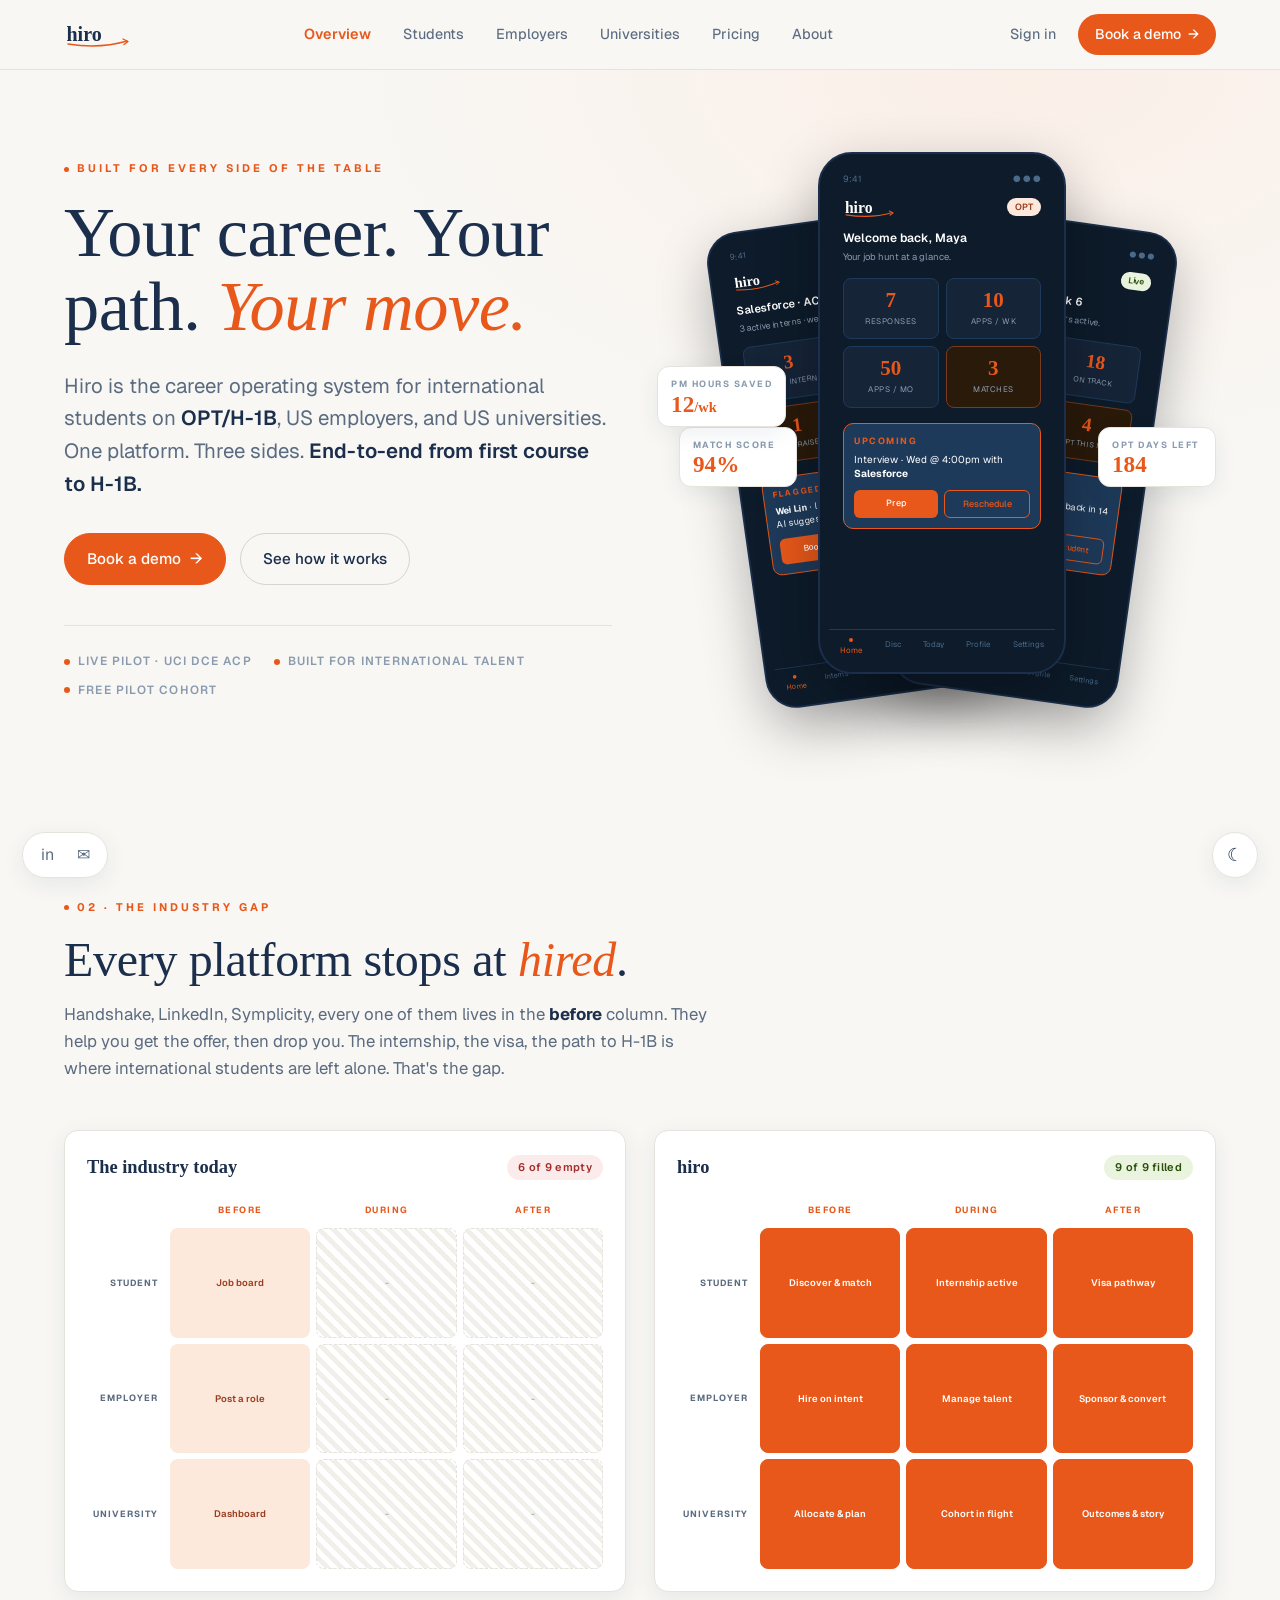
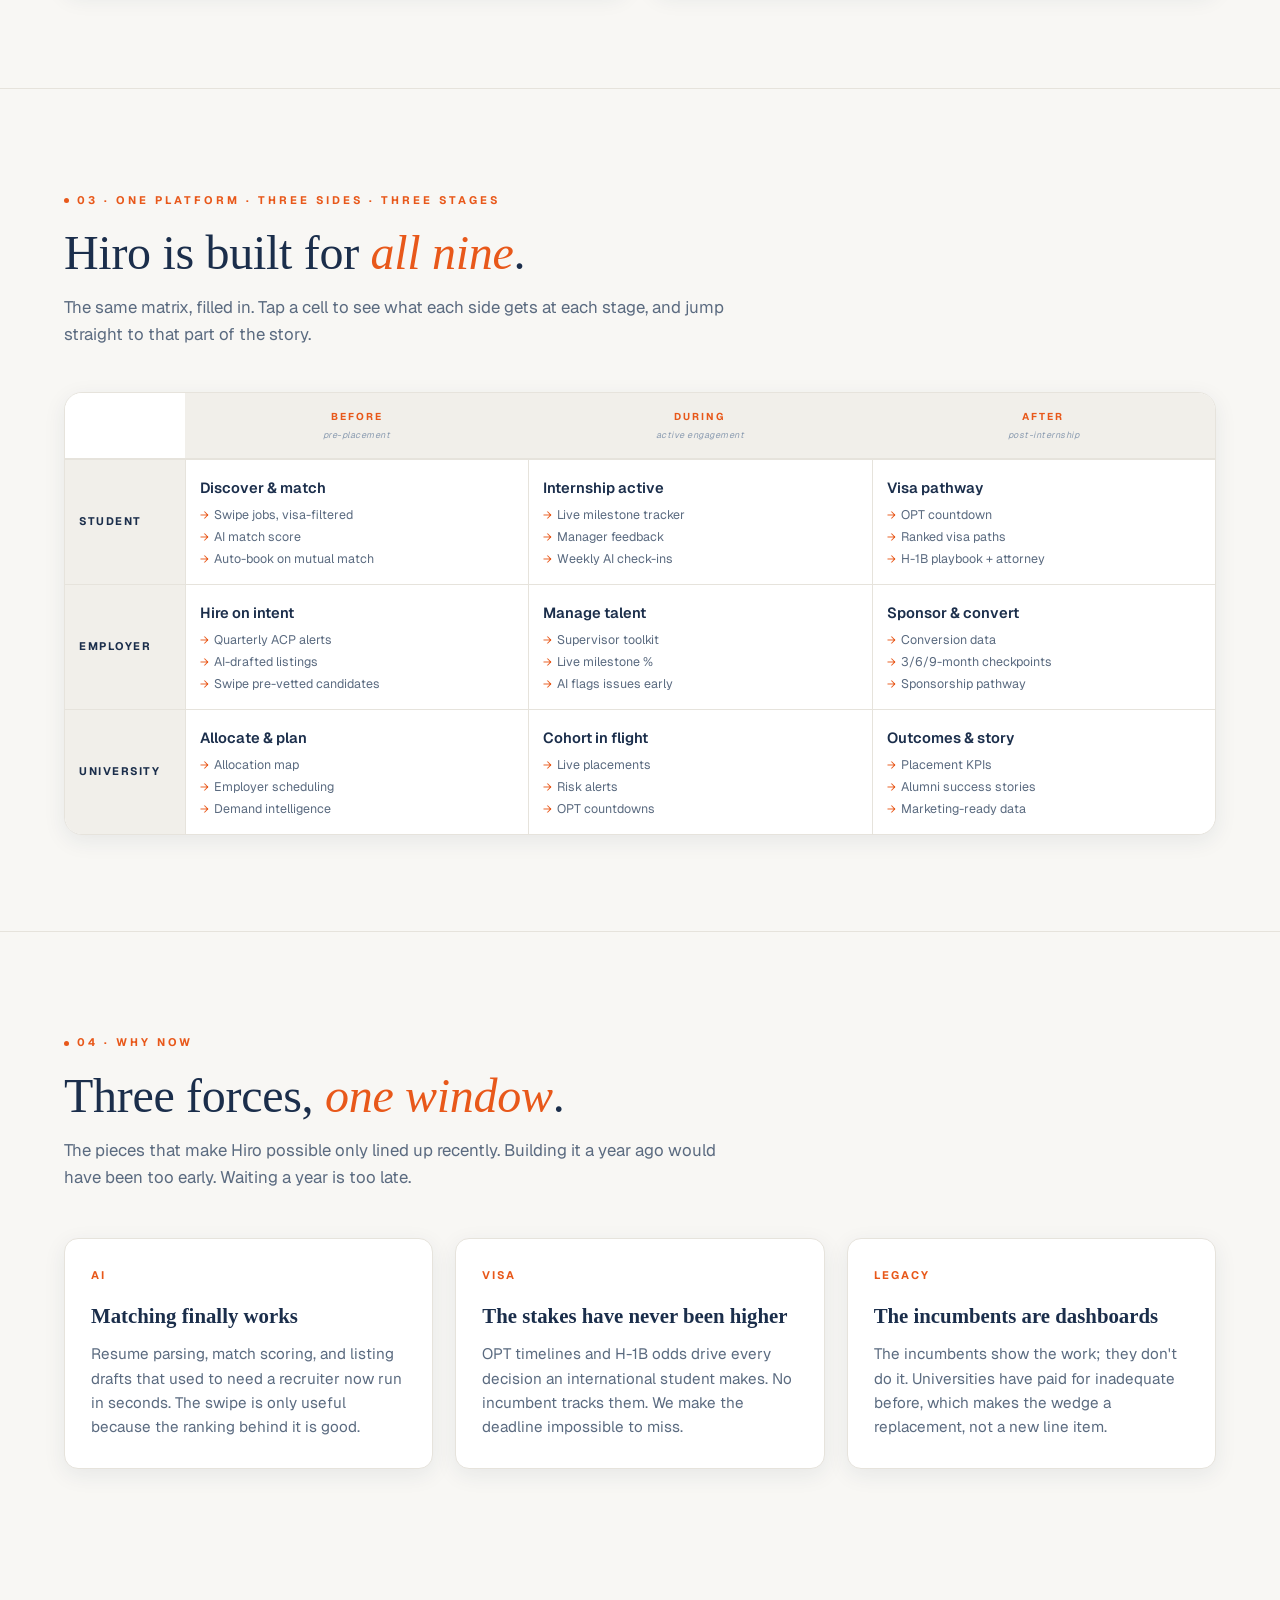
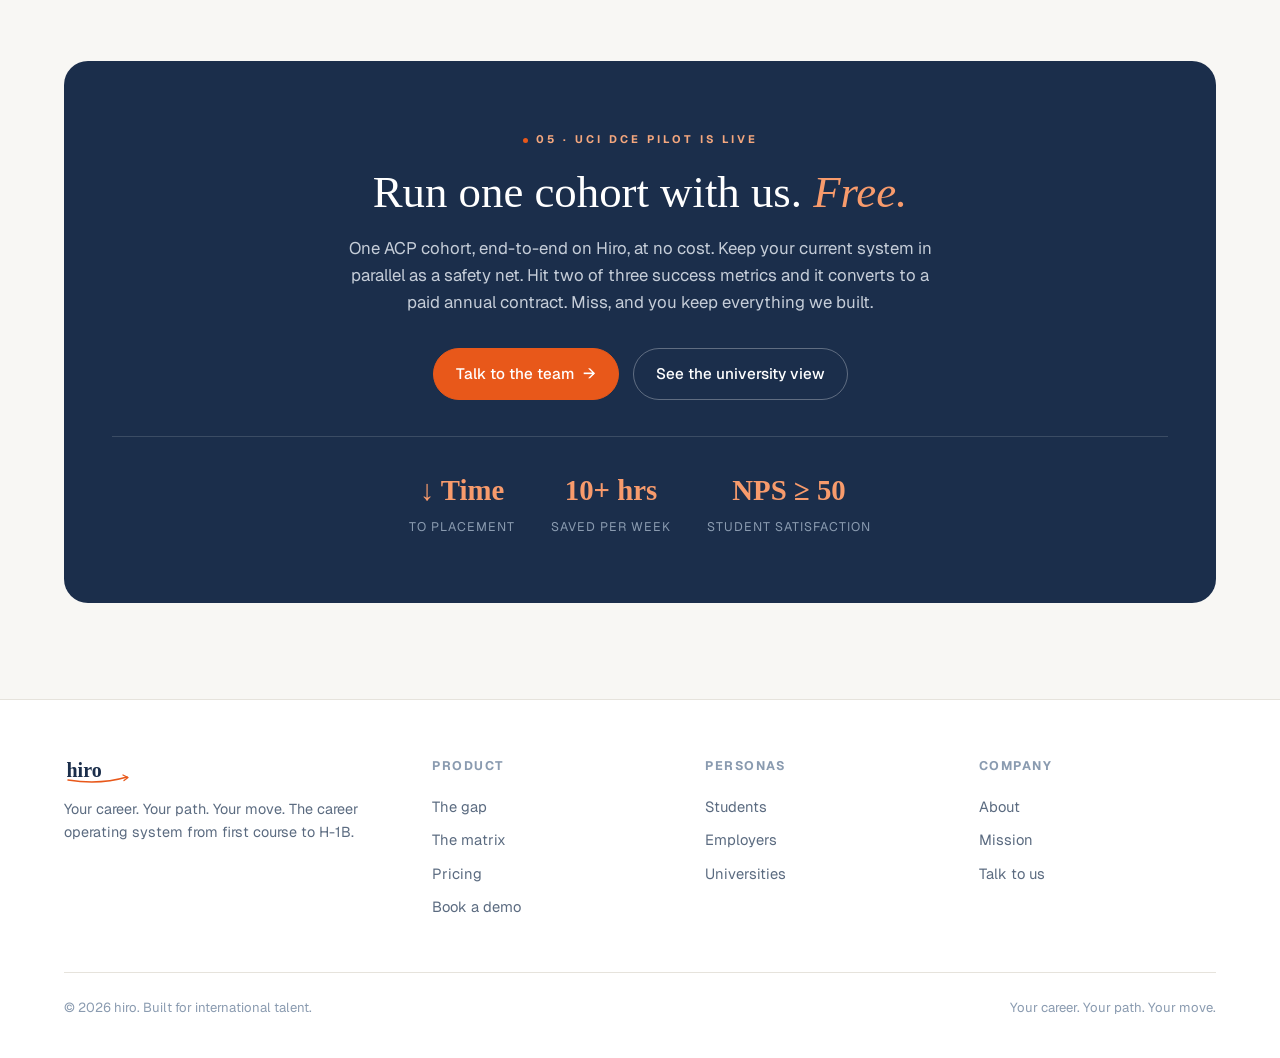
==== index.html @ 137e9d6f "Add files via upload" ====
<!DOCTYPE html>
<html lang="en" data-theme="light">
<head>
<meta charset="UTF-8">
<meta name="viewport" content="width=device-width, initial-scale=1">
<title>hiro - your career, your path, your move</title>
<meta name="description" content="Hiro is the career operating system for international students on OPT/H-1B, US employers, and US universities. One platform. Three sides. End-to-end from first course to H-1B.">
<link rel="icon" href="assets/logo/hiro_app_icon.png">
<link rel="preconnect" href="https://fonts.googleapis.com">
<link rel="preconnect" href="https://fonts.gstatic.com" crossorigin>
<link href="https://fonts.googleapis.com/css2?family=Geist:wght@400;500;600;700&display=swap" rel="stylesheet">
<link rel="stylesheet" href="assets/style.css">
<script>
/* apply saved theme before paint */
(function(){try{var t=localStorage.getItem('hiro-theme');if(t)document.documentElement.setAttribute('data-theme',t);}catch(e){}})();
</script>
</head>
<body>

<!-- ============================ NAV ============================ -->
<header class="nav">
  <div class="nav__inner">
    <a class="brand" href="index.html" aria-label="hiro home">
      <svg width="74" height="28" viewBox="0 0 144 56" role="img" aria-hidden="true">
        <text x="3" y="42" font-family="Georgia,serif" font-size="40" font-weight="700" fill="currentColor">hiro</text>
        <path d="M6 48 Q70 58 124 42" stroke="#E8581A" stroke-width="3" fill="none" stroke-linecap="round"/>
        <path d="M116 38 L126 43 L118 49" stroke="#E8581A" stroke-width="2.6" fill="none" stroke-linecap="round" stroke-linejoin="round"/>
      </svg>
    </a>
    <nav class="nav__links" aria-label="Primary">
      <a href="index.html" class="is-active">Overview</a>
      <a href="students.html">Students</a>
      <a href="employers.html">Employers</a>
      <a href="universities.html">Universities</a>
      <a href="pricing.html">Pricing</a>
      <a href="about.html">About</a>
    </nav>
    <div class="nav__cta">
      <a href="#" class="nav__signin">Sign in</a>
      <a href="#demo" class="nav__demo">Book a demo <span aria-hidden="true">→</span></a>
      <button class="nav__burger" aria-label="Open menu" aria-expanded="false">☰</button>
    </div>
  </div>
  <nav class="nav__mobile" aria-label="Mobile">
    <a href="index.html" class="is-active">Overview</a>
    <a href="students.html">Students</a>
    <a href="employers.html">Employers</a>
    <a href="universities.html">Universities</a>
    <a href="pricing.html">Pricing</a>
    <a href="about.html">About</a>
    <a href="#demo">Book a demo →</a>
  </nav>
</header>

<!-- ============================ HERO ============================ -->
<section class="hero">
  <div class="hero__inner">
    <div class="hero__copy">
      <span class="eyebrow"><span class="dot"></span>Built for every side of the table</span>
      <h1 class="display">Your career. Your path. <span class="accent">Your move.</span></h1>
      <p class="lede hero__lede">Hiro is the career operating system for international students on <b>OPT/H-1B</b>, US employers, and US universities. One platform. Three sides. <b>End-to-end from first course to H-1B.</b></p>
      <div class="btn-row">
        <a href="#demo" class="btn btn--primary">Book a demo <span class="arr" aria-hidden="true">→</span></a>
        <a href="#how" class="btn btn--ghost">See how it works</a>
      </div>
      <div class="trust-row">
        <span class="ti"><span class="dot"></span>Live pilot · UCI DCE ACP</span>
        <span class="ti"><span class="dot"></span>Built for international talent</span>
        <span class="ti"><span class="dot"></span>Free pilot cohort</span>
      </div>
    </div>

    <div class="hero__art" aria-hidden="false">
      <div class="phone-stack">

        <!-- PS-1 : Employer cohort dashboard (e-during screen 1) -->
        <div class="phone ps-1">
          <div class="screen s-dk" role="img" aria-label="Employer cohort dashboard: 3 active interns, week 6, milestones at 72%, one flag raised.">
            <div class="sb"><span>9:41</span><span>● ● ●</span></div>
            <div class="hdr">
              <svg width="58" height="22" viewBox="0 0 144 56" aria-hidden="true"><text x="3" y="42" font-family="Georgia,serif" font-size="40" font-weight="700" fill="#fff">hiro</text><path d="M6 48 Q70 58 124 42" stroke="#E8581A" stroke-width="3" fill="none" stroke-linecap="round"/><path d="M116 38 L126 43 L118 49" stroke="#E8581A" stroke-width="2.6" fill="none" stroke-linecap="round" stroke-linejoin="round"/></svg>
              <span class="s-pill s-gn">Active</span>
            </div>
            <div class="ttl">Salesforce · ACP cohort</div>
            <div class="sub">3 active interns · week 6.</div>
            <div class="kpi-grid">
              <div class="kpi"><div class="kpi-n">3</div><div class="kpi-l">ACTIVE INTERNS</div></div>
              <div class="kpi"><div class="kpi-n">72%</div><div class="kpi-l">MILESTONES</div></div>
              <div class="kpi al"><div class="kpi-n">1</div><div class="kpi-l">FLAG RAISED</div></div>
              <div class="kpi"><div class="kpi-n">2</div><div class="kpi-l">WKS TO MID</div></div>
            </div>
            <div class="cl">
              <div class="cl-t">FLAGGED FOR YOU</div>
              <div class="cl-d"><b>Wei Lin</b> · last feedback 14 days ago. AI suggests a 1:1 this week.</div>
              <div class="cl-row"><div class="cl-btn pri">Book 1:1</div><div class="cl-btn sec">View intern</div></div>
            </div>
            <div class="tbar"><div class="ti-tab ac"><div class="td"></div>Home</div><div class="ti-tab">Interns</div><div class="ti-tab">Tools</div><div class="ti-tab">Profile</div><div class="ti-tab">Settings</div></div>
          </div>
        </div>

        <!-- PS-2 : Student dashboard (s-before screen 1) -->
        <div class="phone ps-2">
          <div class="screen s-dk" role="img" aria-label="Student dashboard for Maya: 7 responses, 10 applications this week, 3 matches, an upcoming Salesforce interview.">
            <div class="sb"><span>9:41</span><span>● ● ●</span></div>
            <div class="hdr">
              <svg width="58" height="22" viewBox="0 0 144 56" aria-hidden="true"><text x="3" y="42" font-family="Georgia,serif" font-size="40" font-weight="700" fill="#fff">hiro</text><path d="M6 48 Q70 58 124 42" stroke="#E8581A" stroke-width="3" fill="none" stroke-linecap="round"/><path d="M116 38 L126 43 L118 49" stroke="#E8581A" stroke-width="2.6" fill="none" stroke-linecap="round" stroke-linejoin="round"/></svg>
              <span class="s-pill s-or">OPT</span>
            </div>
            <div class="ttl">Welcome back, Maya</div>
            <div class="sub">Your job hunt at a glance.</div>
            <div class="kpi-grid">
              <div class="kpi"><div class="kpi-n">7</div><div class="kpi-l">RESPONSES</div></div>
              <div class="kpi"><div class="kpi-n">10</div><div class="kpi-l">APPS / WK</div></div>
              <div class="kpi"><div class="kpi-n">50</div><div class="kpi-l">APPS / MO</div></div>
              <div class="kpi al"><div class="kpi-n">3</div><div class="kpi-l">MATCHES</div></div>
            </div>
            <div class="cl">
              <div class="cl-t">UPCOMING</div>
              <div class="cl-d">Interview · Wed @ 4:00pm with <b>Salesforce</b></div>
              <div class="cl-row"><div class="cl-btn pri">Prep</div><div class="cl-btn sec">Reschedule</div></div>
            </div>
            <div class="tbar"><div class="ti-tab ac"><div class="td"></div>Home</div><div class="ti-tab">Disc</div><div class="ti-tab">Today</div><div class="ti-tab">Profile</div><div class="ti-tab">Settings</div></div>
          </div>
        </div>

        <!-- PS-3 : PM live dashboard (pm-during screen 1) -->
        <div class="phone ps-3">
          <div class="screen s-dk" role="img" aria-label="Program manager live dashboard: 47 students, 23 placements, 5 at risk, 4 OPT deadlines this month.">
            <div class="sb"><span>9:41</span><span>● ● ●</span></div>
            <div class="hdr">
              <svg width="58" height="22" viewBox="0 0 144 56" aria-hidden="true"><text x="3" y="42" font-family="Georgia,serif" font-size="40" font-weight="700" fill="#fff">hiro</text><path d="M6 48 Q70 58 124 42" stroke="#E8581A" stroke-width="3" fill="none" stroke-linecap="round"/><path d="M116 38 L126 43 L118 49" stroke="#E8581A" stroke-width="2.6" fill="none" stroke-linecap="round" stroke-linejoin="round"/></svg>
              <span class="s-pill s-gn">Live</span>
            </div>
            <div class="ttl">Cohort in flight · Wk 6</div>
            <div class="sub">47 students · 23 employers active.</div>
            <div class="kpi-grid">
              <div class="kpi"><div class="kpi-n">23</div><div class="kpi-l">PLACEMENTS</div></div>
              <div class="kpi"><div class="kpi-n">18</div><div class="kpi-l">ON TRACK</div></div>
              <div class="kpi al"><div class="kpi-n">5</div><div class="kpi-l">AT RISK</div></div>
              <div class="kpi al"><div class="kpi-n">4</div><div class="kpi-l">OPT THIS MO</div></div>
            </div>
            <div class="cl">
              <div class="cl-t">RED THIS WEEK</div>
              <div class="cl-d"><b>Wei Lin</b> · no employer feedback in 14 days. Call recommended.</div>
              <div class="cl-row"><div class="cl-btn pri">Call employer</div><div class="cl-btn sec">View student</div></div>
            </div>
            <div class="tbar"><div class="ti-tab ac"><div class="td"></div>Home</div><div class="ti-tab">Risks</div><div class="ti-tab">Visits</div><div class="ti-tab">Profile</div><div class="ti-tab">Settings</div></div>
          </div>
        </div>

        <!-- floating callout chips -->
        <div class="chip chip--a"><span class="chip__l">Match score</span><span class="chip__v">94%</span></div>
        <div class="chip chip--b"><span class="chip__l">PM hours saved</span><span class="chip__v">12<small style="font-size:.9rem;">/wk</small></span></div>
        <div class="chip chip--c"><span class="chip__l">OPT days left</span><span class="chip__v">184</span></div>
      </div>
    </div>
  </div>
</section>

<!-- ====================== 02 · THE GAP ====================== -->
<section class="section" id="how">
  <div class="wrap">
    <div class="sec-head reveal">
      <span class="eyebrow"><span class="dot"></span>02 · The industry gap</span>
      <h2 class="h-sec">Every platform stops at <span class="accent">hired</span>.</h2>
      <p class="sub-lede">Handshake, LinkedIn, Symplicity, every one of them lives in the <b style="color:var(--text)">before</b> column. They help you get the offer, then drop you. The internship, the visa, the path to H-1B is where international students are left alone. That's the gap.</p>
    </div>

    <div class="gap-grid reveal">
      <div class="mtx">
        <div class="mtx__cap"><h4>The industry today</h4><span class="pill pill--rd">6 of 9 empty</span></div>
        <div class="mtx__board">
          <div class="mtx__corner"></div>
          <div class="mtx__col">Before</div><div class="mtx__col">During</div><div class="mtx__col">After</div>
          <div class="mtx__row">Student</div>
          <div class="mc mc--lite">Job board</div><div class="mc mc--empty">-</div><div class="mc mc--empty">-</div>
          <div class="mtx__row">Employer</div>
          <div class="mc mc--lite">Post a role</div><div class="mc mc--empty">-</div><div class="mc mc--empty">-</div>
          <div class="mtx__row">University</div>
          <div class="mc mc--lite">Dashboard</div><div class="mc mc--empty">-</div><div class="mc mc--empty">-</div>
        </div>
      </div>
      <div class="mtx">
        <div class="mtx__cap"><h4>hiro</h4><span class="pill pill--gn">9 of 9 filled</span></div>
        <div class="mtx__board">
          <div class="mtx__corner"></div>
          <div class="mtx__col">Before</div><div class="mtx__col">During</div><div class="mtx__col">After</div>
          <div class="mtx__row">Student</div>
          <div class="mc mc--full">Discover &amp; match</div><div class="mc mc--full">Internship active</div><div class="mc mc--full">Visa pathway</div>
          <div class="mtx__row">Employer</div>
          <div class="mc mc--full">Hire on intent</div><div class="mc mc--full">Manage talent</div><div class="mc mc--full">Sponsor &amp; convert</div>
          <div class="mtx__row">University</div>
          <div class="mc mc--full">Allocate &amp; plan</div><div class="mc mc--full">Cohort in flight</div><div class="mc mc--full">Outcomes &amp; story</div>
        </div>
      </div>
    </div>
  </div>
</section>

<div class="divider"></div>

<!-- ====================== 03 · THE MATRIX ====================== -->
<section class="section">
  <div class="wrap">
    <div class="sec-head reveal">
      <span class="eyebrow"><span class="dot"></span>03 · One platform · three sides · three stages</span>
      <h2 class="h-sec">Hiro is built for <span class="accent">all nine</span>.</h2>
      <p class="sub-lede">The same matrix, filled in. Tap a cell to see what each side gets at each stage, and jump straight to that part of the story.</p>
    </div>

    <div class="imtx reveal">
      <div class="imtx__board">
        <div class="imtx__hd imtx__hd--corner"></div>
        <div class="imtx__hd">Before<small>pre-placement</small></div>
        <div class="imtx__hd">During<small>active engagement</small></div>
        <div class="imtx__hd">After<small>post-internship</small></div>

        <!-- STUDENT -->
        <div class="imtx__rh">Student</div>
        <a class="icell" href="students.html#before">
          <div class="icell__h">Discover &amp; match <span class="go">→</span></div>
          <ul><li>Swipe jobs, visa-filtered</li><li>AI match score</li><li>Auto-book on mutual match</li></ul>
        </a>
        <a class="icell" href="students.html#during">
          <div class="icell__h">Internship active <span class="go">→</span></div>
          <ul><li>Live milestone tracker</li><li>Manager feedback</li><li>Weekly AI check-ins</li></ul>
        </a>
        <a class="icell" href="students.html#after">
          <div class="icell__h">Visa pathway <span class="go">→</span></div>
          <ul><li>OPT countdown</li><li>Ranked visa paths</li><li>H-1B playbook + attorney</li></ul>
        </a>

        <!-- EMPLOYER -->
        <div class="imtx__rh">Employer</div>
        <a class="icell" href="employers.html#before">
          <div class="icell__h">Hire on intent <span class="go">→</span></div>
          <ul><li>Quarterly ACP alerts</li><li>AI-drafted listings</li><li>Swipe pre-vetted candidates</li></ul>
        </a>
        <a class="icell" href="employers.html#during">
          <div class="icell__h">Manage talent <span class="go">→</span></div>
          <ul><li>Supervisor toolkit</li><li>Live milestone %</li><li>AI flags issues early</li></ul>
        </a>
        <a class="icell" href="employers.html#after">
          <div class="icell__h">Sponsor &amp; convert <span class="go">→</span></div>
          <ul><li>Conversion data</li><li>3/6/9-month checkpoints</li><li>Sponsorship pathway</li></ul>
        </a>

        <!-- UNIVERSITY -->
        <div class="imtx__rh">University</div>
        <a class="icell" href="universities.html#before">
          <div class="icell__h">Allocate &amp; plan <span class="go">→</span></div>
          <ul><li>Allocation map</li><li>Employer scheduling</li><li>Demand intelligence</li></ul>
        </a>
        <a class="icell" href="universities.html#during">
          <div class="icell__h">Cohort in flight <span class="go">→</span></div>
          <ul><li>Live placements</li><li>Risk alerts</li><li>OPT countdowns</li></ul>
        </a>
        <a class="icell" href="universities.html#after">
          <div class="icell__h">Outcomes &amp; story <span class="go">→</span></div>
          <ul><li>Placement KPIs</li><li>Alumni success stories</li><li>Marketing-ready data</li></ul>
        </a>
      </div>
    </div>
  </div>
</section>

<div class="divider"></div>

<!-- ====================== 04 · WHY NOW ====================== -->
<section class="section">
  <div class="wrap">
    <div class="sec-head reveal">
      <span class="eyebrow"><span class="dot"></span>04 · Why now</span>
      <h2 class="h-sec">Three forces, <span class="accent">one window</span>.</h2>
      <p class="sub-lede">The pieces that make Hiro possible only lined up recently. Building it a year ago would have been too early. Waiting a year is too late.</p>
    </div>
    <div class="cards-3 reveal">
      <div class="fcard">
        <div class="fcard__k">AI</div>
        <div class="fcard__h">Matching finally works</div>
        <p>Resume parsing, match scoring, and listing drafts that used to need a recruiter now run in seconds. The swipe is only useful because the ranking behind it is good.</p>
      </div>
      <div class="fcard">
        <div class="fcard__k">Visa</div>
        <div class="fcard__h">The stakes have never been higher</div>
        <p>OPT timelines and H-1B odds drive every decision an international student makes. No incumbent tracks them. We make the deadline impossible to miss.</p>
      </div>
      <div class="fcard">
        <div class="fcard__k">Legacy</div>
        <div class="fcard__h">The incumbents are dashboards</div>
        <p>The incumbents show the work; they don't do it. Universities have paid for inadequate before, which makes the wedge a replacement, not a new line item.</p>
      </div>
    </div>
  </div>
</section>

<!-- ====================== 05 · PILOT CTA ====================== -->
<section class="section" id="demo">
  <div class="wrap">
    <div class="cta-band reveal">
      <span class="eyebrow"><span class="dot"></span>05 · UCI DCE pilot is live</span>
      <h2>Run one cohort with us. <span class="accent">Free.</span></h2>
      <p>One ACP cohort, end-to-end on Hiro, at no cost. Keep your current system in parallel as a safety net. Hit two of three success metrics and it converts to a paid annual contract. Miss, and you keep everything we built.</p>
      <div class="btn-row">
        <a href="#" class="btn btn--primary">Talk to the team <span class="arr" aria-hidden="true">→</span></a>
        <a href="universities.html" class="btn btn--ghost" style="color:#fff;border-color:rgba(255,255,255,.3)">See the university view</a>
      </div>
      <div class="cta-metrics">
        <div class="m"><b>↓ Time</b><span>to placement</span></div>
        <div class="m"><b>10+ hrs</b><span>saved per week</span></div>
        <div class="m"><b>NPS ≥ 50</b><span>student satisfaction</span></div>
      </div>
    </div>
  </div>
</section>

<!-- ============================ FOOTER ============================ -->
<footer class="footer">
  <div class="wrap">
    <div class="footer__cols">
      <div class="footer__brand">
        <a class="brand" href="index.html" aria-label="hiro home">
          <svg width="74" height="28" viewBox="0 0 144 56" aria-hidden="true"><text x="3" y="42" font-family="Georgia,serif" font-size="40" font-weight="700" fill="currentColor">hiro</text><path d="M6 48 Q70 58 124 42" stroke="#E8581A" stroke-width="3" fill="none" stroke-linecap="round"/><path d="M116 38 L126 43 L118 49" stroke="#E8581A" stroke-width="2.6" fill="none" stroke-linecap="round" stroke-linejoin="round"/></svg>
        </a>
        <p>Your career. Your path. Your move. The career operating system from first course to H-1B.</p>
      </div>
      <div class="footer__col">
        <h6>Product</h6>
        <a href="index.html#how">The gap</a>
        <a href="index.html#how">The matrix</a>
        <a href="pricing.html">Pricing</a>
        <a href="#demo">Book a demo</a>
      </div>
      <div class="footer__col">
        <h6>Personas</h6>
        <a href="students.html">Students</a>
        <a href="employers.html">Employers</a>
        <a href="universities.html">Universities</a>
      </div>
      <div class="footer__col">
        <h6>Company</h6>
        <a href="about.html">About</a>
        <a href="about.html#mission">Mission</a>
        <a href="#demo">Talk to us</a>
      </div>
    </div>
    <div class="footer__bot">
      <p>© 2026 hiro. Built for international talent.</p>
      <p>Your career. Your path. Your move.</p>
    </div>
  </div>
</footer>

<!-- theme toggle + social pill -->
<button class="theme-toggle" aria-label="Switch theme" title="Toggle theme">
  <span class="moon" aria-hidden="true">☾</span><span class="sun" aria-hidden="true">☀</span>
</button>
<div class="social-pill" aria-label="Social links">
  <a href="#" aria-label="LinkedIn">in</a>
  <a href="#" aria-label="Email">✉</a>
</div>

<script src="assets/app.js"></script>
</body>
</html>
---- assets/style.css ----
/* ============================================================================
   Hiro - landing site shared styles
   Brand-locked. Theme system mirrors Vision: data-theme on <html>, persisted.
   Phone-screen component classes are ported verbatim from hiro_ui_v4_full.html
   so the embedded mockups are the real product DOM, not redrawn.
   ============================================================================ */

/* ---------- brand tokens (theme-independent) ---------- */
:root{
  --or:#E8581A;   /* orange - CTAs, arrow, accent */
  --nv:#1B2E4B;   /* navy - text, headings */
  --st:#8A9BB0;   /* steel - secondary text, dividers */
  --sl:#C5CDD8;   /* steel light - subtle surfaces */
  --dk:#0D1B2A;   /* dark - deepest bg */
  --ww:#F8F7F4;   /* warm white - light bg */
  --d1:#162438;   /* dark surface 1 */
  --d2:#1E3A5A;   /* dark surface 2 */

  /* pill tokens */
  --pill-or-bg:#FDE8DC; --pill-or-fg:#993C1D;
  --pill-gn-bg:#EAF3DE; --pill-gn-fg:#27500A;
  --pill-nv-bg:#E6F1FB; --pill-nv-fg:#0C447C;
  --pill-rd-bg:#FCEBEB; --pill-rd-fg:#A32D2D;
  --pill-yw-bg:#FAEEDA; --pill-yw-fg:#633806;

  --serif:Georgia,"Times New Roman",serif;
  --sans:"Geist","Inter",-apple-system,BlinkMacSystemFont,"Segoe UI",Roboto,sans-serif;

  --maxw:1200px;
  --r:14px;
}

/* ---------- light theme (default) ---------- */
:root,[data-theme="light"]{
  --bg:#F8F7F4;
  --bg-2:#ffffff;
  --bg-soft:#F1EFEA;
  --surface:#ffffff;
  --text:#1B2E4B;
  --text-2:#5B6B80;
  --text-3:#8A9BB0;
  --border:#E6E3DC;
  --border-2:#D8D4CB;
  --hero-grad:radial-gradient(120% 120% at 80% 0%, #FBEFE8 0%, #F8F7F4 45%);
  --nav-bg:rgba(248,247,244,.82);
  --shadow:0 20px 60px rgba(27,46,75,.10);
  --shadow-sm:0 6px 22px rgba(27,46,75,.08);
}

/* ---------- dark theme ---------- */
[data-theme="dark"]{
  --bg:#0D1B2A;
  --bg-2:#101F31;
  --bg-soft:#13263B;
  --surface:#162438;
  --text:#F8F7F4;
  --text-2:#B7C3D3;
  --text-3:#8A9BB0;
  --border:#22344C;
  --border-2:#2C415F;
  --hero-grad:radial-gradient(120% 120% at 80% 0%, #15304B 0%, #0D1B2A 50%);
  --nav-bg:rgba(13,27,42,.80);
  --shadow:0 24px 70px rgba(0,0,0,.45);
  --shadow-sm:0 8px 28px rgba(0,0,0,.35);
}

/* ---------- reset ---------- */
*{box-sizing:border-box;margin:0;padding:0;}
html{scroll-behavior:smooth;-webkit-text-size-adjust:100%;}
body{
  font-family:var(--sans);
  background:var(--bg);
  color:var(--text);
  line-height:1.6;
  font-size:16px;
  -webkit-font-smoothing:antialiased;
  transition:background .35s ease,color .35s ease;
  overflow-x:hidden;
}
a{color:inherit;text-decoration:none;}
img{max-width:100%;display:block;}
::selection{background:var(--or);color:#fff;}

/* ---------- layout primitives ---------- */
.wrap{max-width:var(--maxw);margin:0 auto;padding:0 24px;}
.section{padding:96px 0;}
.section--tight{padding:64px 0;}
.divider{height:1px;background:var(--border);margin:0;}

/* ---------- eyebrow ---------- */
.eyebrow{
  font-size:11px;font-weight:700;letter-spacing:3px;text-transform:uppercase;
  color:var(--or);display:inline-flex;align-items:center;gap:8px;margin-bottom:18px;
}
.eyebrow .dot{width:5px;height:5px;border-radius:50%;background:var(--or);display:inline-block;}

/* ---------- headings ---------- */
.display{
  font-family:var(--serif);font-weight:400;color:var(--text);
  font-size:clamp(2.5rem,6vw,4.4rem);line-height:1.05;letter-spacing:-.5px;
}
.h-sec{
  font-family:var(--serif);font-weight:400;color:var(--text);
  font-size:clamp(1.9rem,4vw,3rem);line-height:1.1;letter-spacing:-.3px;
}
.accent{color:var(--or);font-style:italic;}
.lede{
  font-size:clamp(1.05rem,1.6vw,1.3rem);color:var(--text-2);
  max-width:46ch;line-height:1.6;
}
.lede b{color:var(--text);font-weight:600;}
.sub-lede{font-size:1.05rem;color:var(--text-2);max-width:60ch;margin-top:14px;}
.num{font-family:var(--serif);color:var(--or);font-variant-numeric:tabular-nums;}

/* ---------- buttons ---------- */
.btn{
  display:inline-flex;align-items:center;gap:9px;
  font-size:.95rem;font-weight:500;font-family:var(--sans);
  padding:13px 22px;border-radius:999px;cursor:pointer;border:1.5px solid transparent;
  transition:transform .15s ease,background .2s ease,border-color .2s ease,color .2s ease;
  white-space:nowrap;
}
.btn:hover{transform:translateY(-2px);}
.btn--primary{background:var(--or);color:#fff;border-color:var(--or);}
.btn--primary:hover{background:#d44e14;}
.btn--ghost{background:transparent;color:var(--text);border-color:var(--border-2);}
.btn--ghost:hover{border-color:var(--or);color:var(--or);}
.btn .arr{font-size:1.05em;line-height:1;}
.btn-row{display:flex;gap:14px;flex-wrap:wrap;margin-top:32px;}

/* ---------- pills ---------- */
.pill{display:inline-flex;align-items:center;gap:6px;padding:4px 11px;border-radius:999px;
  font-size:11px;font-weight:600;letter-spacing:.3px;}
.pill--or{background:var(--pill-or-bg);color:var(--pill-or-fg);}
.pill--gn{background:var(--pill-gn-bg);color:var(--pill-gn-fg);}
.pill--nv{background:var(--pill-nv-bg);color:var(--pill-nv-fg);}
.pill--rd{background:var(--pill-rd-bg);color:var(--pill-rd-fg);}
.pill--yw{background:var(--pill-yw-bg);color:var(--pill-yw-fg);}

/* ============================================================================
   NAV
   ============================================================================ */
.nav{
  position:sticky;top:0;z-index:100;
  background:var(--nav-bg);backdrop-filter:saturate(180%) blur(14px);
  border-bottom:1px solid var(--border);
}
.nav__inner{max-width:var(--maxw);margin:0 auto;padding:14px 24px;
  display:flex;align-items:center;justify-content:space-between;gap:20px;}
.brand{display:flex;align-items:center;gap:9px;flex-shrink:0;}
.brand svg{display:block;}
.brand__word{font-family:var(--serif);font-size:1.5rem;font-weight:700;color:var(--text);letter-spacing:-.5px;}
.nav__links{display:flex;align-items:center;gap:6px;}
.nav__links a{
  font-size:.9rem;color:var(--text-2);padding:8px 13px;border-radius:8px;
  transition:color .15s ease,background .15s ease;font-weight:450;
}
.nav__links a:hover{color:var(--text);background:var(--bg-soft);}
.nav__links a.is-active{color:var(--or);font-weight:600;}
.nav__cta{display:flex;align-items:center;gap:10px;flex-shrink:0;}
.nav__signin{font-size:.9rem;color:var(--text-2);padding:8px 12px;font-weight:450;}
.nav__signin:hover{color:var(--text);}
.nav__demo{
  display:inline-flex;align-items:center;gap:7px;background:var(--or);color:#fff;
  font-size:.88rem;font-weight:500;padding:9px 17px;border-radius:999px;
  transition:background .2s ease,transform .15s ease;
}
.nav__demo:hover{background:#d44e14;transform:translateY(-1px);}
.nav__burger{display:none;background:none;border:none;cursor:pointer;color:var(--text);
  font-size:1.5rem;padding:4px 8px;}
.nav__mobile{display:none;}

@media (max-width:980px){
  .nav__links,.nav__signin{display:none;}
  .nav__burger{display:block;}
  .nav__mobile{display:none;flex-direction:column;gap:2px;padding:10px 24px 18px;
    border-top:1px solid var(--border);background:var(--nav-bg);}
  .nav__mobile.open{display:flex;}
  .nav__mobile a{padding:11px 8px;color:var(--text-2);border-bottom:1px solid var(--border);font-size:.95rem;}
  .nav__mobile a.is-active{color:var(--or);font-weight:600;}
}

/* ============================================================================
   HERO
   ============================================================================ */
.hero{background:var(--hero-grad);position:relative;overflow:hidden;}
.hero__inner{max-width:var(--maxw);margin:0 auto;padding:84px 24px 96px;
  display:grid;grid-template-columns:1fr 1fr;gap:56px;align-items:center;}
.hero__copy{max-width:560px;}
.hero .display{margin-bottom:26px;}
.hero__lede{margin-bottom:6px;}
.trust-row{display:flex;flex-wrap:wrap;gap:10px 22px;margin-top:40px;
  padding-top:26px;border-top:1px solid var(--border);}
.trust-row .ti{display:flex;align-items:center;gap:8px;font-size:.74rem;font-weight:600;
  letter-spacing:1.2px;color:var(--text-3);text-transform:uppercase;}
.trust-row .ti .dot{width:6px;height:6px;border-radius:50%;background:var(--or);flex-shrink:0;}

/* hero phones stack */
.hero__art{position:relative;min-height:520px;display:flex;align-items:center;justify-content:center;}
.phone-stack{position:relative;width:100%;height:100%;display:flex;justify-content:center;align-items:center;}
.phone-stack .phone{position:absolute;}
.phone-stack .ps-1{transform:rotate(-8deg) translate(-96px,18px) scale(.92);z-index:1;}
.phone-stack .ps-2{transform:rotate(0deg) translateY(-14px);z-index:3;}
.phone-stack .ps-3{transform:rotate(8deg) translate(96px,18px) scale(.92);z-index:2;}

/* floating callout chips over phones */
.chip{
  position:absolute;z-index:5;background:var(--surface);border:1px solid var(--border);
  border-radius:12px;padding:10px 13px;box-shadow:var(--shadow-sm);
  display:flex;flex-direction:column;gap:1px;min-width:118px;
}
.chip__l{font-size:9px;letter-spacing:1.5px;font-weight:700;color:var(--text-3);text-transform:uppercase;}
.chip__v{font-family:var(--serif);font-size:1.45rem;font-weight:700;color:var(--or);line-height:1;font-variant-numeric:tabular-nums;}
.chip--a{top:8%;left:2%;}
.chip--b{bottom:14%;left:-2%;}
.chip--c{top:20%;right:0%;}

@media (max-width:900px){
  .hero__inner{grid-template-columns:1fr;gap:40px;padding:56px 24px 72px;}
  .hero__art{min-height:560px;margin-top:12px;}
  .phone-stack .ps-1{transform:rotate(-7deg) translate(-78px,14px) scale(.86);}
  .phone-stack .ps-3{transform:rotate(7deg) translate(78px,14px) scale(.86);}
}
@media (max-width:560px){
  .phone-stack .ps-1,.phone-stack .ps-3{opacity:0;pointer-events:none;}
  .phone-stack .ps-2{transform:none;}
  .chip--a{top:2%;left:auto;right:2%;}
  .chip--b{bottom:6%;left:0;}
  .chip--c{display:none;}
}

/* ============================================================================
   PHONE component (ported from prototype, theme-neutral - screens carry their
   own dark/light surface as in the product)
   ============================================================================ */
.phone{
  width:248px;background:#0D1B2A;border-radius:34px;padding:9px;border:2px solid #1B2E4B;
  box-shadow:0 22px 60px rgba(0,0,0,.30);flex-shrink:0;
}
.screen{background:#F8F7F4;border-radius:26px;overflow:hidden;min-height:500px;
  display:flex;flex-direction:column;}
.screen.s-dk{background:#0D1B2A;}
.screen.s-ww{background:#F8F7F4;}
.phone-cap{text-align:center;margin-top:14px;}
.phone-cap b{display:block;font-size:.82rem;color:var(--text);font-weight:600;}
.phone-cap span{font-size:.7rem;color:var(--text-3);}

/* screen internals (verbatim vocabulary from prototype) */
.sb{display:flex;justify-content:space-between;padding:9px 14px 2px;font-size:9px;color:#4A6A8A;}
.sb.lt{color:#9aa3ad;}
.hdr{display:flex;justify-content:space-between;align-items:center;padding:8px 14px 6px;}
.s-pill{display:inline-block;padding:2px 8px;border-radius:999px;font-size:9px;font-weight:600;}
.s-or{background:#FDE8DC;color:#993C1D;} .s-gn{background:#EAF3DE;color:#27500A;}
.s-nv{background:#E6F1FB;color:#0C447C;} .s-rd{background:#FCEBEB;color:#A32D2D;}
.s-yw{background:#FAEEDA;color:#633806;} .s-st{background:#E8ECF0;color:#4A6280;}
.ttl{font-size:12px;font-weight:600;color:#fff;padding:5px 14px 2px;}
.ttl.lt{color:#1B2E4B;}
.sub{font-size:9.5px;color:#8A9BB0;padding:0 14px 6px;line-height:1.4;}
.sub.lt{color:#6b7280;}
.kpi-grid{display:grid;grid-template-columns:1fr 1fr;gap:7px;padding:8px 14px;}
.kpi{background:#162438;border-radius:8px;padding:11px 8px;text-align:center;border:.5px solid #1E3A5A;}
.kpi.lt{background:#fff;border:.5px solid #e5e7eb;}
.kpi.al{background:#2A1A0A;border-color:#7a3a1c;}
.kpi-n{font-family:Georgia,serif;font-size:21px;font-weight:700;color:#E8581A;line-height:1;}
.kpi-l{font-size:8px;color:#8A9BB0;margin-top:4px;letter-spacing:.5px;}
.cl{background:#1E3A5A;border:1.5px solid #E8581A;border-radius:10px;margin:7px 14px;padding:10px;}
.cl.lt{background:#fff;}
.cl-t{font-size:9px;font-weight:700;letter-spacing:1.5px;color:#E8581A;margin-bottom:4px;}
.cl-d{font-size:10px;color:#fff;line-height:1.45;}
.cl-d.lt{color:#1B2E4B;}
.cl-row{display:flex;gap:6px;margin-top:8px;}
.cl-btn{flex:1;padding:6px;font-size:9px;border-radius:6px;text-align:center;font-weight:500;}
.cl-btn.pri{background:#E8581A;color:#fff;}
.cl-btn.sec{background:transparent;color:#E8581A;border:1px solid #E8581A;}
.dcard{background:#162438;border-radius:10px;margin:6px 14px;padding:10px;border:.5px solid #1E3A5A;}
.lcard{background:#fff;border-radius:10px;margin:6px 14px;padding:10px;border:.5px solid #e5e7eb;}
.av{width:28px;height:28px;border-radius:50%;display:flex;align-items:center;justify-content:center;
  font-size:9px;font-weight:600;flex-shrink:0;}
.ib{display:flex;align-items:center;gap:9px;padding:10px 14px;border-bottom:.5px solid #1E3A5A;}
.ib.lt{border-bottom:.5px solid #e5e7eb;}
.ib-ic{width:31px;height:31px;border-radius:8px;background:transparent;border:1px solid #E8581A;
  color:#E8581A;display:flex;align-items:center;justify-content:center;font-size:14px;flex-shrink:0;}
.ib-t{flex:1;font-size:10.5px;color:#fff;line-height:1.4;}
.ib-t.lt{color:#1B2E4B;}
.ib-t b{font-weight:600;}
.ib-t .mut{color:#8A9BB0;font-size:9px;}
.ib-arr{color:#8A9BB0;font-size:14px;}
.tl-list{padding:10px 18px;}
.tl-row{display:flex;align-items:center;gap:10px;padding:5px 0;}
.tl-dot{width:14px;height:14px;border-radius:50%;border:1.5px solid #E8581A;display:flex;
  align-items:center;justify-content:center;flex-shrink:0;font-size:9px;color:#E8581A;}
.tl-dot.done{background:#E8581A;color:#fff;}
.tl-dot.now{background:#FDE8DC;}
.tl-dot.pend{border-color:#8A9BB0;}
.tl-lbl{font-size:11px;color:#1B2E4B;flex:1;}
.tl-lbl.dk{color:#fff;}
.tl-lbl.pend{color:#8A9BB0;}
.tl-bar{width:1.5px;height:9px;background:#E8581A;margin-left:6.5px;}
.tl-bar.pend{background:#d0ccc5;}
.pbar{height:3px;background:#1E3A5A;border-radius:2px;margin:7px 0 0;}
.pfill{height:100%;border-radius:2px;background:#E8581A;}
.tbar{display:flex;justify-content:space-around;padding:8px 0 6px;border-top:.5px solid #1E3A5A;
  background:#0D1B2A;margin-top:auto;}
.tbar.lt{border-top:.5px solid #e5e7eb;background:#F8F7F4;}
.ti-tab{font-size:8px;color:#4A6A8A;text-align:center;}
.ti-tab.lt{color:#8A9BB0;}
.ti-tab.ac{color:#E8581A;}
.td{width:4px;height:4px;border-radius:50%;background:#E8581A;margin:0 auto 2px;}
.swc{background:#1B2E4B;border-radius:12px;margin:8px 14px;padding:11px;border:.5px solid #1E3A5A;}

/* ============================================================================
   THE GAP - side-by-side matrices
   ============================================================================ */
.gap-grid{display:grid;grid-template-columns:1fr 1fr;gap:28px;margin-top:48px;}
.mtx{background:var(--surface);border:1px solid var(--border);border-radius:var(--r);
  padding:22px;box-shadow:var(--shadow-sm);}
.mtx__cap{display:flex;align-items:center;justify-content:space-between;margin-bottom:16px;}
.mtx__cap h4{font-family:var(--serif);font-size:1.15rem;font-weight:600;color:var(--text);}
.mtx__board{display:grid;grid-template-columns:auto 1fr 1fr 1fr;gap:6px;}
.mtx__corner{}
.mtx__col{font-size:9px;font-weight:700;letter-spacing:1.5px;color:var(--or);text-align:center;
  padding:5px 2px;text-transform:uppercase;}
.mtx__row{font-size:9px;font-weight:700;letter-spacing:1px;color:var(--text-2);text-align:right;
  padding:6px;align-self:center;text-transform:uppercase;}
.mc{aspect-ratio:1/.78;border-radius:8px;border:1px solid var(--border);display:flex;
  align-items:center;justify-content:center;text-align:center;font-size:9.5px;padding:4px;
  color:var(--text-2);line-height:1.2;background:var(--bg-2);}
.mc--empty{background:repeating-linear-gradient(45deg,transparent,transparent 5px,var(--bg-soft) 5px,var(--bg-soft) 10px);
  color:var(--text-3);border-style:dashed;}
.mc--full{background:var(--or);color:#fff;border-color:var(--or);font-weight:600;}
.mc--lite{background:var(--pill-or-bg);color:var(--pill-or-fg);border-color:transparent;font-weight:600;}

@media (max-width:760px){.gap-grid{grid-template-columns:1fr;}}

/* ============================================================================
   INTERACTIVE MATRIX (section 03 / persona maps)
   ============================================================================ */
.imtx{margin-top:44px;border:1px solid var(--border);border-radius:18px;overflow:hidden;
  background:var(--surface);box-shadow:var(--shadow-sm);}
.imtx__board{display:grid;grid-template-columns:120px 1fr 1fr 1fr;}
.imtx__hd{padding:16px 14px;text-align:center;font-size:10px;font-weight:700;letter-spacing:2px;
  color:var(--or);text-transform:uppercase;border-bottom:1px solid var(--border);background:var(--bg-soft);}
.imtx__hd small{display:block;font-weight:400;font-size:9px;letter-spacing:.5px;color:var(--text-3);
  font-style:italic;margin-top:3px;text-transform:none;}
.imtx__hd--corner{background:var(--surface);}
.imtx__rh{padding:16px 14px;display:flex;align-items:center;font-size:11px;font-weight:700;
  letter-spacing:1.5px;color:var(--text);text-transform:uppercase;border-top:1px solid var(--border);
  background:var(--bg-soft);}
.icell{padding:16px 14px;border-top:1px solid var(--border);border-left:1px solid var(--border);
  cursor:pointer;transition:background .15s ease;background:var(--surface);text-align:left;
  display:block;color:inherit;}
.icell:hover{background:var(--pill-or-bg);}
.icell__h{font-size:.92rem;font-weight:600;color:var(--text);margin-bottom:7px;display:flex;
  align-items:center;justify-content:space-between;gap:6px;}
.icell__h .go{color:var(--or);opacity:0;transition:opacity .15s ease;font-size:.95rem;}
.icell:hover .icell__h .go{opacity:1;}
.icell ul{list-style:none;display:flex;flex-direction:column;gap:5px;}
.icell li{font-size:.78rem;color:var(--text-2);line-height:1.35;padding-left:14px;position:relative;}
.icell li::before{content:"→";position:absolute;left:0;color:var(--or);font-size:.7rem;top:1px;}

@media (max-width:820px){
  .imtx__board{grid-template-columns:1fr;}
  .imtx__hd,.imtx__hd--corner{display:none;}
  .imtx__rh{border-top:2px solid var(--or);}
  .icell{border-left:none;}
  .icell__h{font-size:1rem;}
  .icell__h .go{opacity:1;}
}

/* ============================================================================
   FEATURE CARDS / why-now
   ============================================================================ */
.cards-3{display:grid;grid-template-columns:repeat(3,1fr);gap:22px;margin-top:48px;}
.fcard{background:var(--surface);border:1px solid var(--border);border-radius:var(--r);
  padding:28px 26px;box-shadow:var(--shadow-sm);transition:transform .2s ease,border-color .2s ease;}
.fcard:hover{transform:translateY(-4px);border-color:var(--or);}
.fcard__k{font-size:11px;font-weight:700;letter-spacing:2px;color:var(--or);text-transform:uppercase;
  margin-bottom:14px;}
.fcard__h{font-family:var(--serif);font-size:1.3rem;font-weight:600;color:var(--text);margin-bottom:10px;}
.fcard p{font-size:.95rem;color:var(--text-2);}
@media (max-width:820px){.cards-3{grid-template-columns:1fr;}}

/* ---------- capability rows (persona pages) ---------- */
.cap-list{display:flex;flex-direction:column;gap:2px;margin-top:8px;}
.cap{display:flex;gap:15px;padding:18px 0;border-bottom:1px solid var(--border);}
.cap__n{font-family:var(--serif);font-size:1.1rem;color:var(--or);font-weight:700;flex-shrink:0;
  width:30px;font-variant-numeric:tabular-nums;}
.cap__b h5{font-size:1.02rem;font-weight:600;color:var(--text);margin-bottom:3px;}
.cap__b p{font-size:.92rem;color:var(--text-2);}

/* persona stage block: copy + one phone */
.stage{display:grid;grid-template-columns:1.1fr .9fr;gap:56px;align-items:center;}
.stage--rev .stage__art{order:-1;}
.stage__art{display:flex;justify-content:center;}
@media (max-width:880px){
  .stage{grid-template-columns:1fr;gap:36px;}
  .stage--rev .stage__art{order:0;}
}

/* ---------- pricing ---------- */
.price-grid{display:grid;grid-template-columns:1fr 1fr;gap:26px;margin-top:52px;max-width:880px;margin-left:auto;margin-right:auto;}
.pcard{background:var(--surface);border:1px solid var(--border);border-radius:18px;padding:34px 30px;
  box-shadow:var(--shadow-sm);display:flex;flex-direction:column;position:relative;}
.pcard--feat{border-color:var(--or);box-shadow:var(--shadow);}
.pcard__tag{position:absolute;top:-12px;left:30px;}
.pcard__k{font-size:11px;font-weight:700;letter-spacing:2px;color:var(--or);text-transform:uppercase;margin-bottom:8px;}
.pcard__h{font-family:var(--serif);font-size:1.5rem;color:var(--text);margin-bottom:14px;}
.pcard__price{font-family:var(--serif);color:var(--text);font-size:2.6rem;font-weight:700;line-height:1;
  font-variant-numeric:tabular-nums;}
.pcard__price small{font-size:1rem;color:var(--text-3);font-weight:400;font-family:var(--sans);}
.pcard__note{font-size:.85rem;color:var(--text-2);margin:10px 0 22px;}
.pcard ul{list-style:none;display:flex;flex-direction:column;gap:11px;margin-bottom:26px;flex:1;}
.pcard li{font-size:.92rem;color:var(--text-2);display:flex;gap:10px;align-items:flex-start;}
.pcard li::before{content:"✓";color:var(--or);font-weight:700;flex-shrink:0;}
.pcard .btn{justify-content:center;width:100%;}
.price-foot{max-width:880px;margin:26px auto 0;background:var(--bg-soft);border:1px solid var(--border);
  border-radius:14px;padding:20px 24px;display:flex;gap:16px;align-items:center;flex-wrap:wrap;}
.price-foot b{color:var(--text);}
.price-foot p{font-size:.92rem;color:var(--text-2);flex:1;min-width:220px;}
@media (max-width:760px){.price-grid{grid-template-columns:1fr;}}

/* ---------- about ---------- */
.quote{font-family:var(--serif);font-size:clamp(1.3rem,2.4vw,1.7rem);line-height:1.5;color:var(--text);
  border-left:3px solid var(--or);padding:6px 0 6px 28px;max-width:62ch;font-style:italic;}
.quote--sig{font-style:normal;font-size:.95rem;color:var(--text-3);margin-top:20px;font-family:var(--sans);}
.team-grid{display:grid;grid-template-columns:repeat(3,1fr);gap:22px;margin-top:48px;}
.tcard{background:var(--surface);border:1px solid var(--border);border-radius:var(--r);padding:26px;
  box-shadow:var(--shadow-sm);}
.tcard__av{width:52px;height:52px;border-radius:50%;background:var(--pill-or-bg);color:var(--pill-or-fg);
  display:flex;align-items:center;justify-content:center;font-family:var(--serif);font-size:1.3rem;
  font-weight:700;margin-bottom:16px;}
.tcard h5{font-size:1.05rem;color:var(--text);margin-bottom:3px;}
.tcard .role{font-size:.8rem;color:var(--or);font-weight:600;letter-spacing:.5px;text-transform:uppercase;margin-bottom:10px;}
.tcard p{font-size:.9rem;color:var(--text-2);}
@media (max-width:820px){.team-grid{grid-template-columns:1fr;}}

/* ---------- CTA band ---------- */
.cta-band{background:var(--nv);border-radius:24px;padding:64px 48px;text-align:center;position:relative;overflow:hidden;}
[data-theme="dark"] .cta-band{background:linear-gradient(160deg,#15304B,#0D1B2A);border:1px solid var(--border);}
.cta-band .eyebrow{color:#F4A77E;}
.cta-band h2{font-family:var(--serif);font-size:clamp(1.8rem,3.5vw,2.8rem);color:#fff;font-weight:400;
  line-height:1.12;margin-bottom:18px;}
.cta-band h2 .accent{color:#F89B6C;}
.cta-band p{color:#C5CDD8;max-width:54ch;margin:0 auto 14px;font-size:1.05rem;}
.cta-band .btn-row{justify-content:center;}
.cta-metrics{display:flex;gap:36px;justify-content:center;flex-wrap:wrap;margin-top:36px;
  padding-top:30px;border-top:1px solid rgba(255,255,255,.14);}
.cta-metrics .m{text-align:center;}
.cta-metrics .m b{display:block;font-family:var(--serif);font-size:1.8rem;color:#F89B6C;font-variant-numeric:tabular-nums;}
.cta-metrics .m span{font-size:.78rem;color:#8A9BB0;letter-spacing:1px;text-transform:uppercase;}

/* ============================================================================
   FOOTER
   ============================================================================ */
.footer{border-top:1px solid var(--border);background:var(--bg-2);padding:56px 0 40px;margin-top:0;}
.footer__cols{display:grid;grid-template-columns:1.4fr 1fr 1fr 1fr;gap:36px;}
.footer__brand .brand{margin-bottom:14px;}
.footer__brand p{font-size:.9rem;color:var(--text-2);max-width:30ch;}
.footer__col h6{font-size:.78rem;letter-spacing:1.5px;text-transform:uppercase;color:var(--text-3);
  margin-bottom:14px;font-weight:700;}
.footer__col a{display:block;font-size:.92rem;color:var(--text-2);padding:5px 0;transition:color .15s ease;}
.footer__col a:hover{color:var(--or);}
.footer__bot{display:flex;justify-content:space-between;align-items:center;flex-wrap:wrap;gap:14px;
  margin-top:48px;padding-top:24px;border-top:1px solid var(--border);}
.footer__bot p{font-size:.82rem;color:var(--text-3);}
@media (max-width:760px){.footer__cols{grid-template-columns:1fr 1fr;gap:28px;}
  .footer__brand{grid-column:1/-1;}}
@media (max-width:460px){.footer__cols{grid-template-columns:1fr;}}

/* ============================================================================
   THEME TOGGLE + SOCIAL PILL (sticky, like Vision)
   ============================================================================ */
.theme-toggle{position:fixed;bottom:22px;right:22px;z-index:200;width:46px;height:46px;border-radius:50%;
  background:var(--surface);border:1px solid var(--border);box-shadow:var(--shadow-sm);cursor:pointer;
  display:flex;align-items:center;justify-content:center;color:var(--text);font-size:1.15rem;
  transition:transform .2s ease,background .3s ease;}
.theme-toggle:hover{transform:scale(1.08) rotate(12deg);}
.theme-toggle .sun{display:none;}
[data-theme="dark"] .theme-toggle .sun{display:block;}
[data-theme="dark"] .theme-toggle .moon{display:none;}
.social-pill{position:fixed;bottom:22px;left:22px;z-index:200;display:flex;gap:6px;align-items:center;
  background:var(--surface);border:1px solid var(--border);box-shadow:var(--shadow-sm);border-radius:999px;
  padding:7px 9px;}
.social-pill a{width:30px;height:30px;border-radius:50%;display:flex;align-items:center;justify-content:center;
  color:var(--text-2);transition:color .15s ease,background .15s ease;}
.social-pill a:hover{color:var(--or);background:var(--bg-soft);}
@media (max-width:560px){.social-pill{display:none;}}

/* ---------- intro reveal ---------- */
.reveal{opacity:0;transform:translateY(20px);transition:opacity .7s ease,transform .7s ease;}
.reveal.in{opacity:1;transform:none;}
@media (prefers-reduced-motion:reduce){
  .reveal{opacity:1;transform:none;transition:none;}
  html{scroll-behavior:auto;}
  .btn:hover,.fcard:hover,.theme-toggle:hover{transform:none;}
}

/* ---------- misc spacing helpers ---------- */
.center{text-align:center;}
.center .lede,.center .sub-lede{margin-left:auto;margin-right:auto;}
.mt-s{margin-top:14px;} .mt-m{margin-top:28px;} .mt-l{margin-top:48px;}
.sec-head{max-width:60ch;}
.sec-head.center{margin-left:auto;margin-right:auto;}
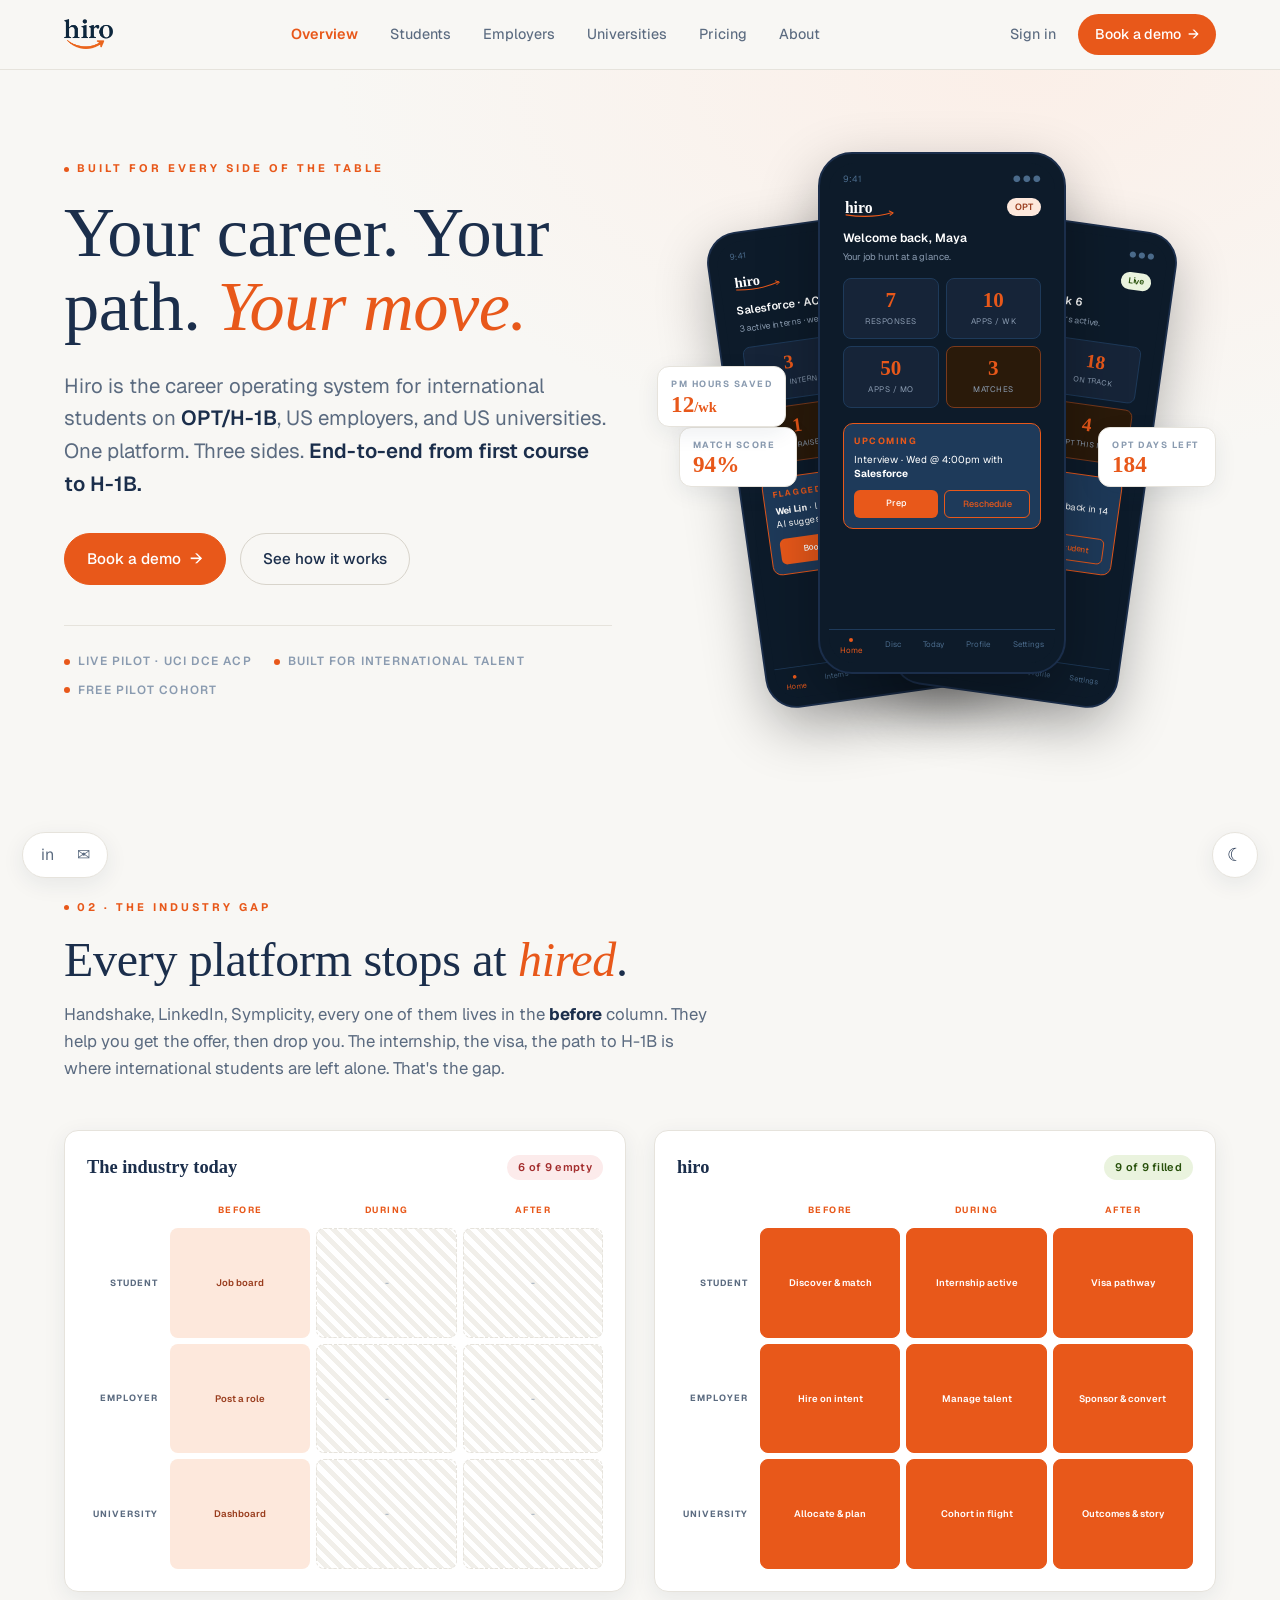
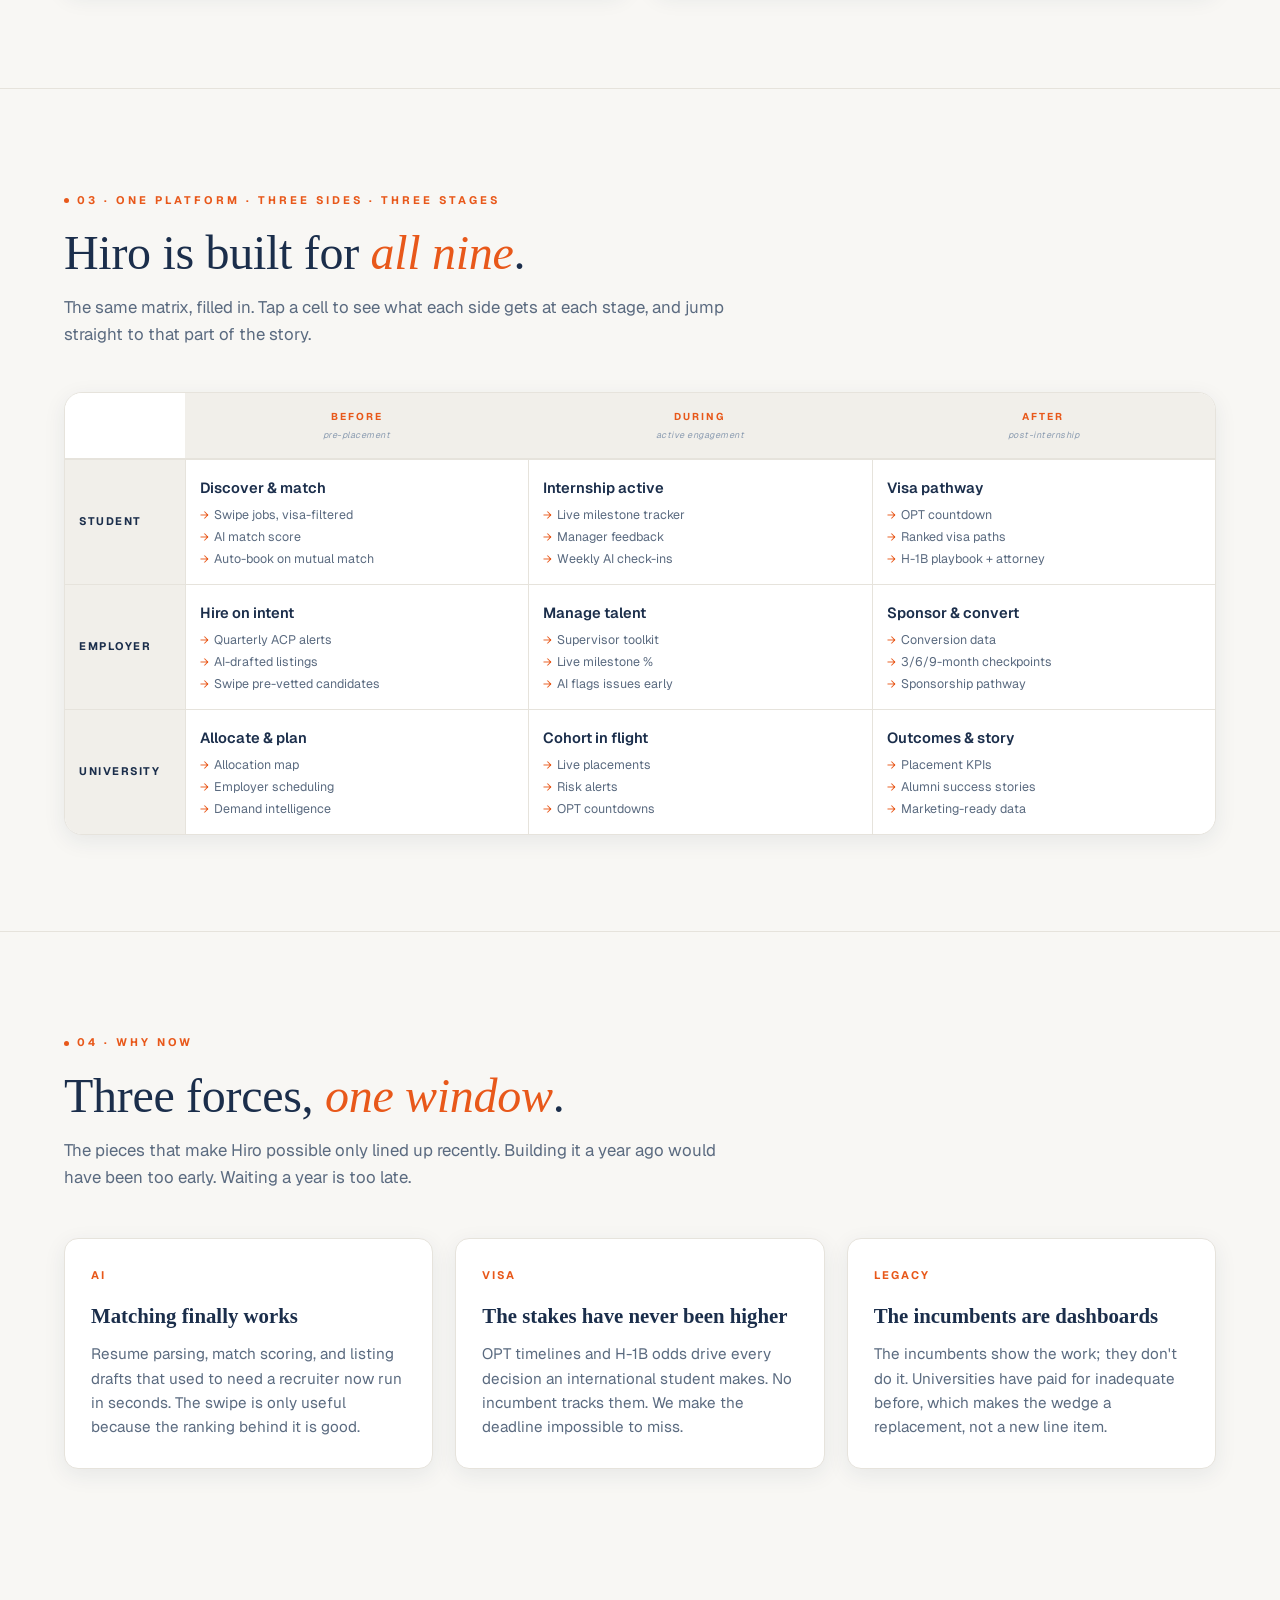
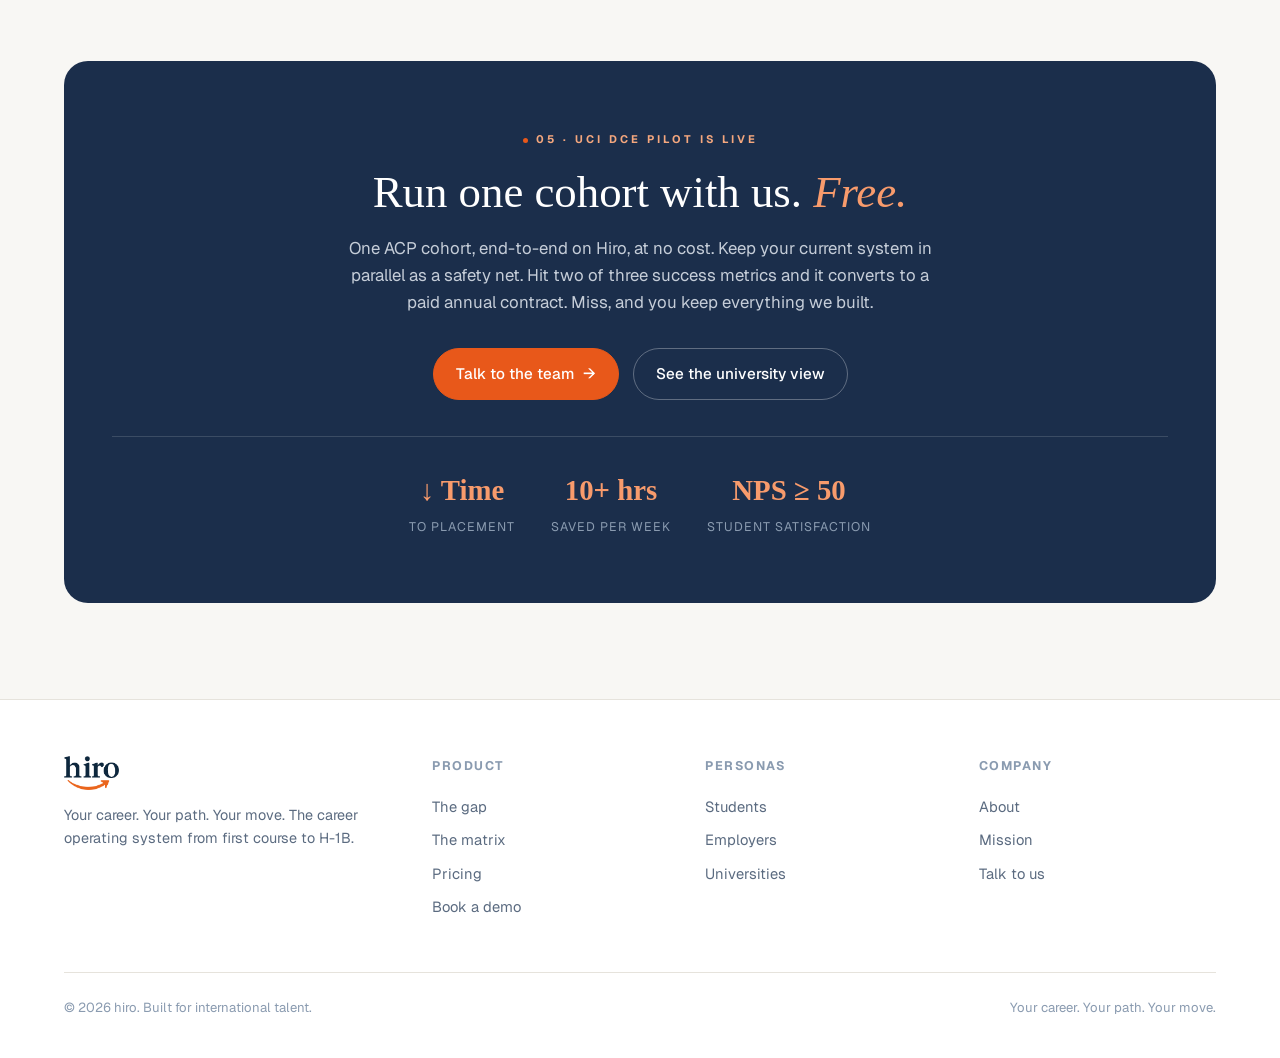
==== commit b453c886: "Add files via upload" ====
--- a/index.html
+++ b/index.html
@@ -21,11 +21,8 @@
 <header class="nav">
   <div class="nav__inner">
     <a class="brand" href="index.html" aria-label="hiro home">
-      <svg width="74" height="28" viewBox="0 0 144 56" role="img" aria-hidden="true">
-        <text x="3" y="42" font-family="Georgia,serif" font-size="40" font-weight="700" fill="currentColor">hiro</text>
-        <path d="M6 48 Q70 58 124 42" stroke="#E8581A" stroke-width="3" fill="none" stroke-linecap="round"/>
-        <path d="M116 38 L126 43 L118 49" stroke="#E8581A" stroke-width="2.6" fill="none" stroke-linecap="round" stroke-linejoin="round"/>
-      </svg>
+      <img class="brand__logo brand__logo--light" src="assets/logo/hiro-wordmark.png" alt="hiro" width="49" height="30">
+      <img class="brand__logo brand__logo--dark" src="assets/logo/hiro-wordmark-dark.png" alt="" aria-hidden="true" width="49" height="30">
     </a>
     <nav class="nav__links" aria-label="Primary">
       <a href="index.html" class="is-active">Overview</a>
@@ -320,7 +317,7 @@
     <div class="footer__cols">
       <div class="footer__brand">
         <a class="brand" href="index.html" aria-label="hiro home">
-          <svg width="74" height="28" viewBox="0 0 144 56" aria-hidden="true"><text x="3" y="42" font-family="Georgia,serif" font-size="40" font-weight="700" fill="currentColor">hiro</text><path d="M6 48 Q70 58 124 42" stroke="#E8581A" stroke-width="3" fill="none" stroke-linecap="round"/><path d="M116 38 L126 43 L118 49" stroke="#E8581A" stroke-width="2.6" fill="none" stroke-linecap="round" stroke-linejoin="round"/></svg>
+          <img class="brand__logo brand__logo--light" src="assets/logo/hiro-wordmark.png" alt="hiro" width="55" height="34"><img class="brand__logo brand__logo--dark" src="assets/logo/hiro-wordmark-dark.png" alt="" aria-hidden="true" width="55" height="34">
         </a>
         <p>Your career. Your path. Your move. The career operating system from first course to H-1B.</p>
       </div>
--- a/assets/style.css
+++ b/assets/style.css
@@ -150,6 +150,11 @@
 .brand{display:flex;align-items:center;gap:9px;flex-shrink:0;}
 .brand svg{display:block;}
 .brand__word{font-family:var(--serif);font-size:1.5rem;font-weight:700;color:var(--text);letter-spacing:-.5px;}
+.brand__logo{height:30px;width:auto;display:block;}
+.brand__logo--dark{display:none;}
+[data-theme="dark"] .brand__logo--light{display:none;}
+[data-theme="dark"] .brand__logo--dark{display:block;}
+.footer__brand .brand__logo{height:34px;}
 .nav__links{display:flex;align-items:center;gap:6px;}
 .nav__links a{
   font-size:.9rem;color:var(--text-2);padding:8px 13px;border-radius:8px;
